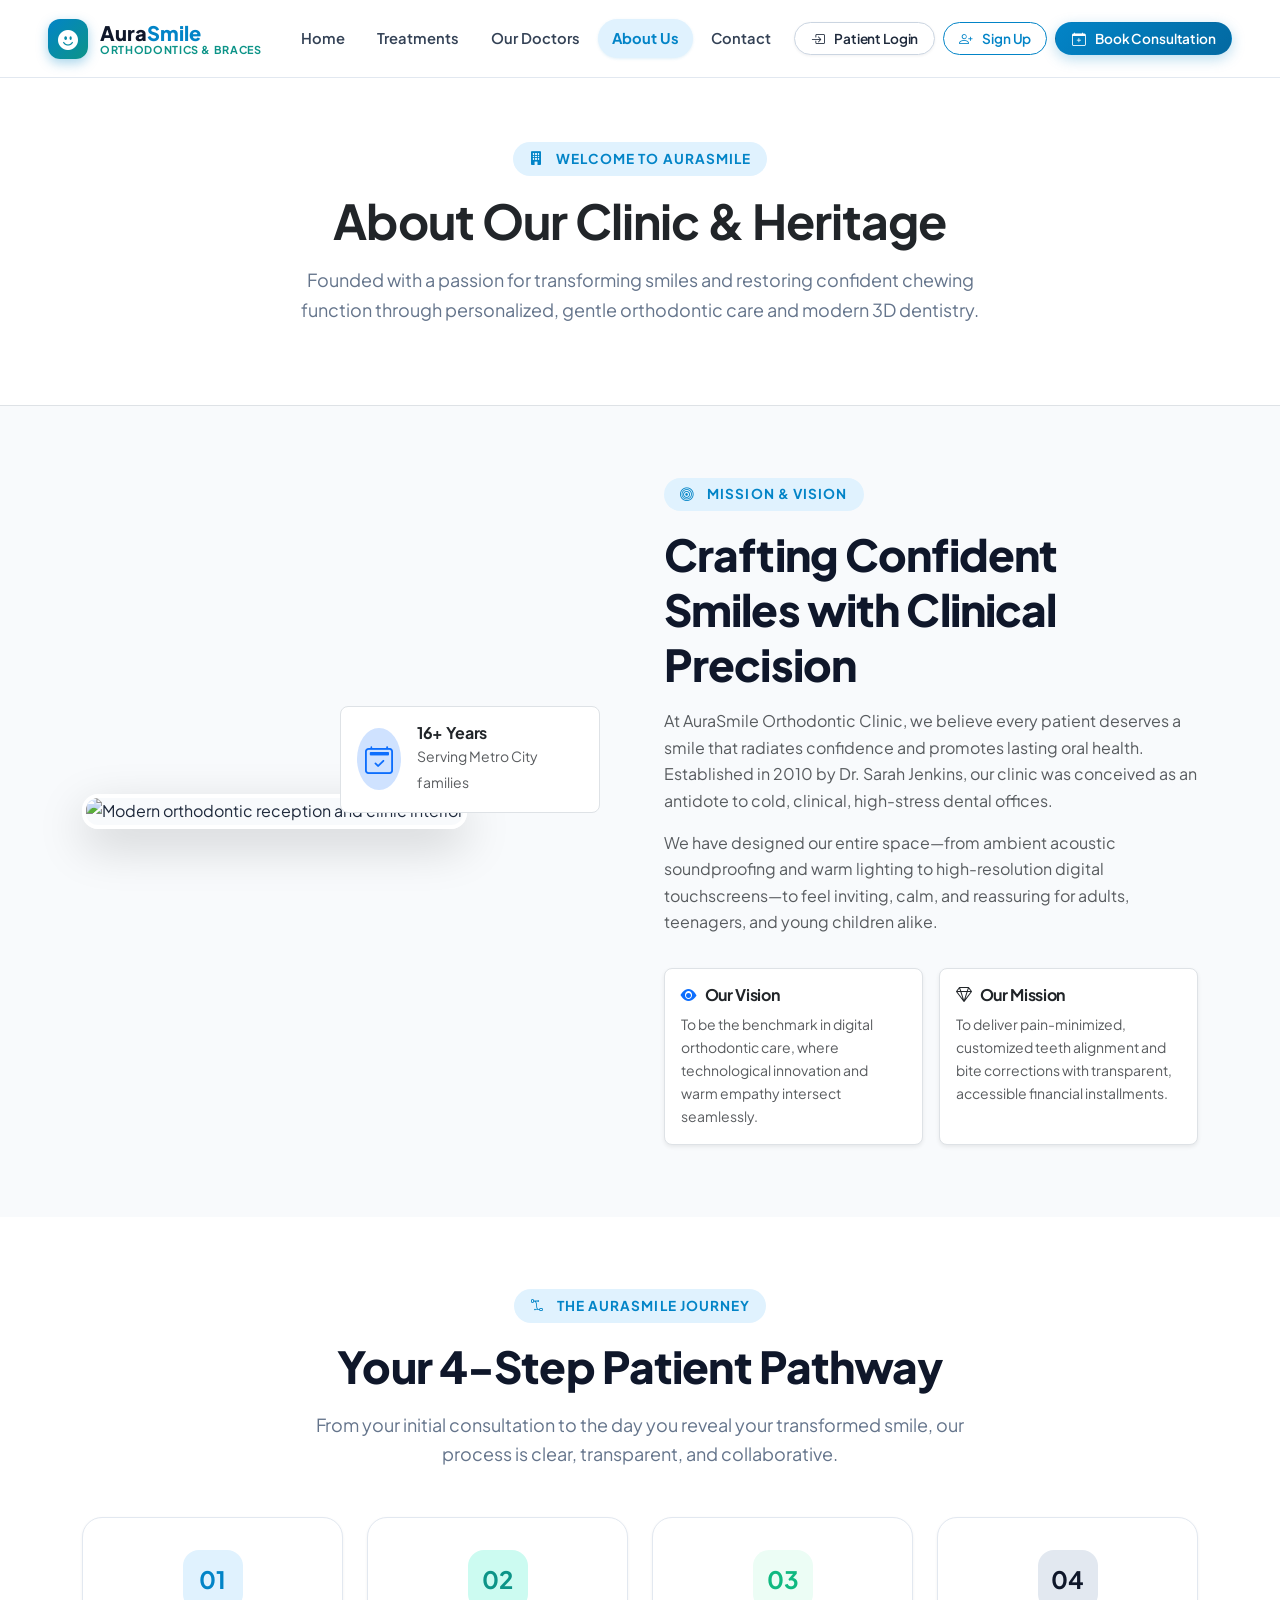
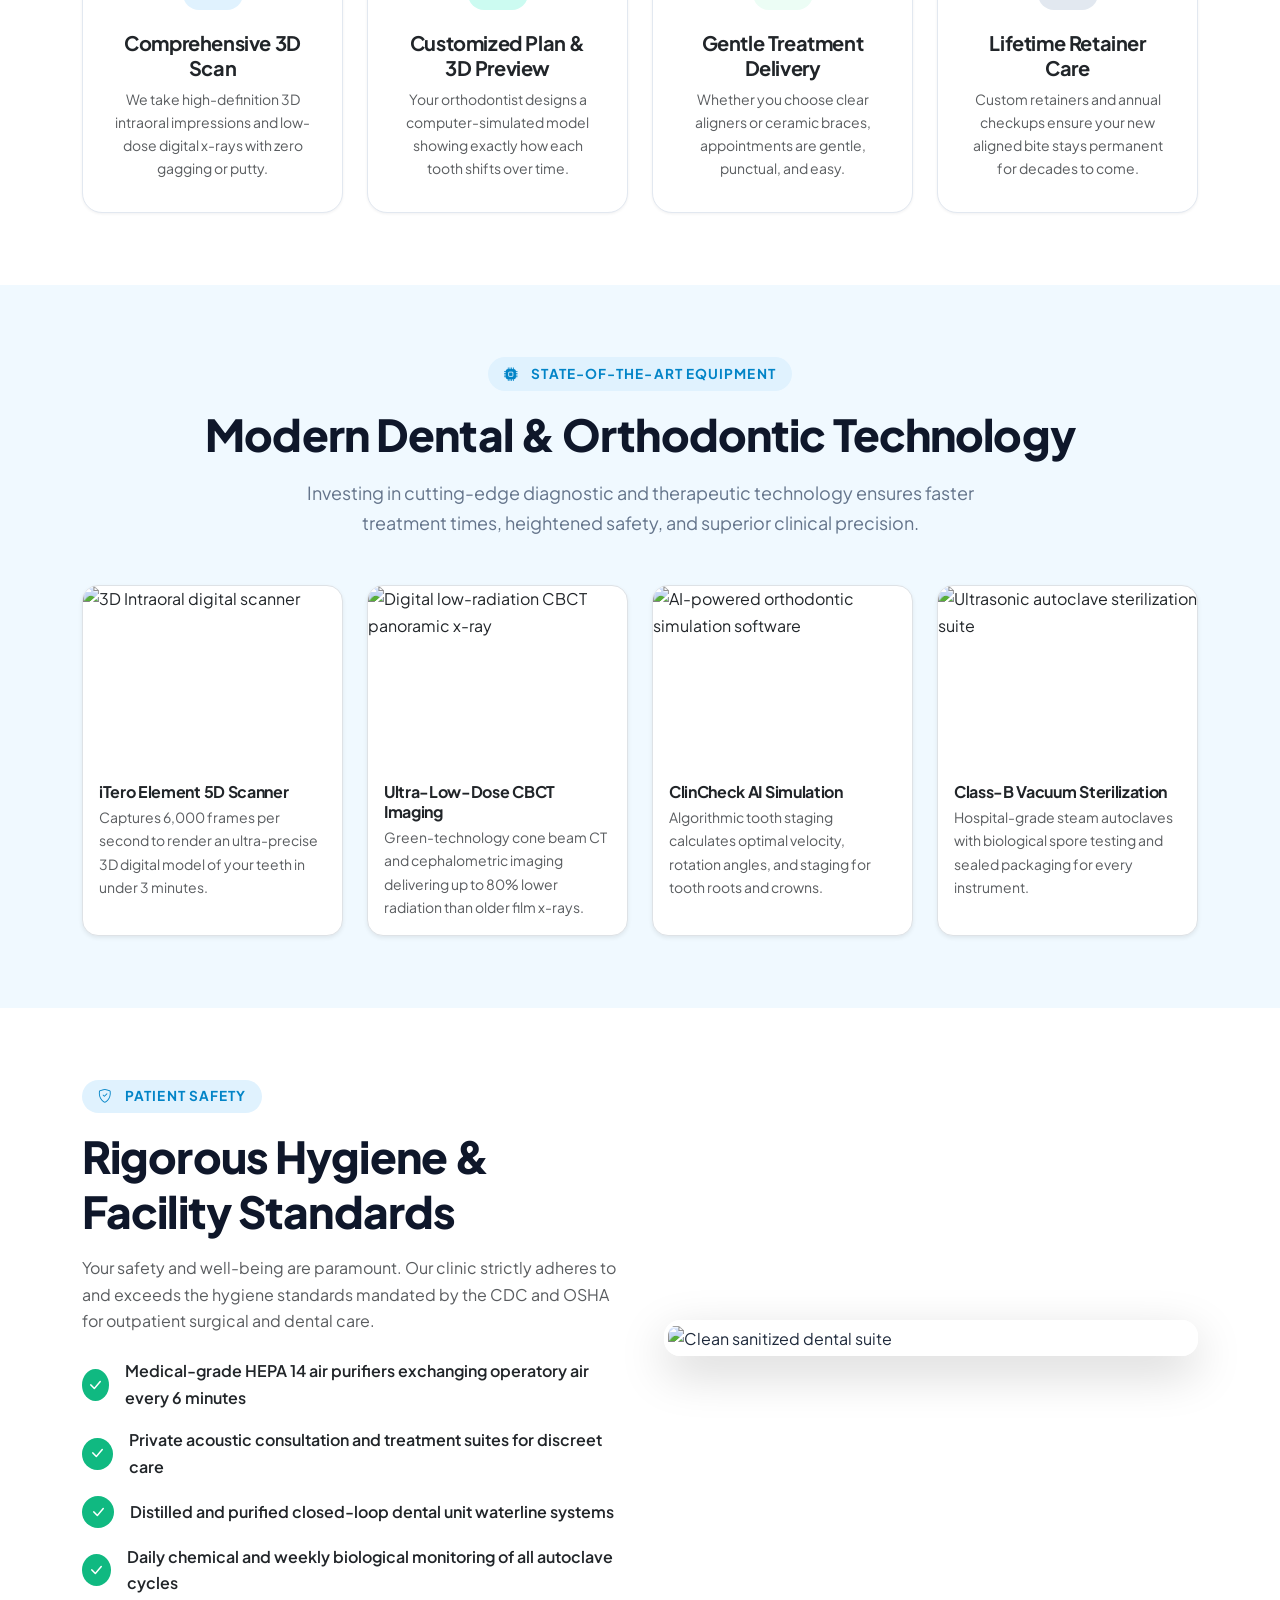
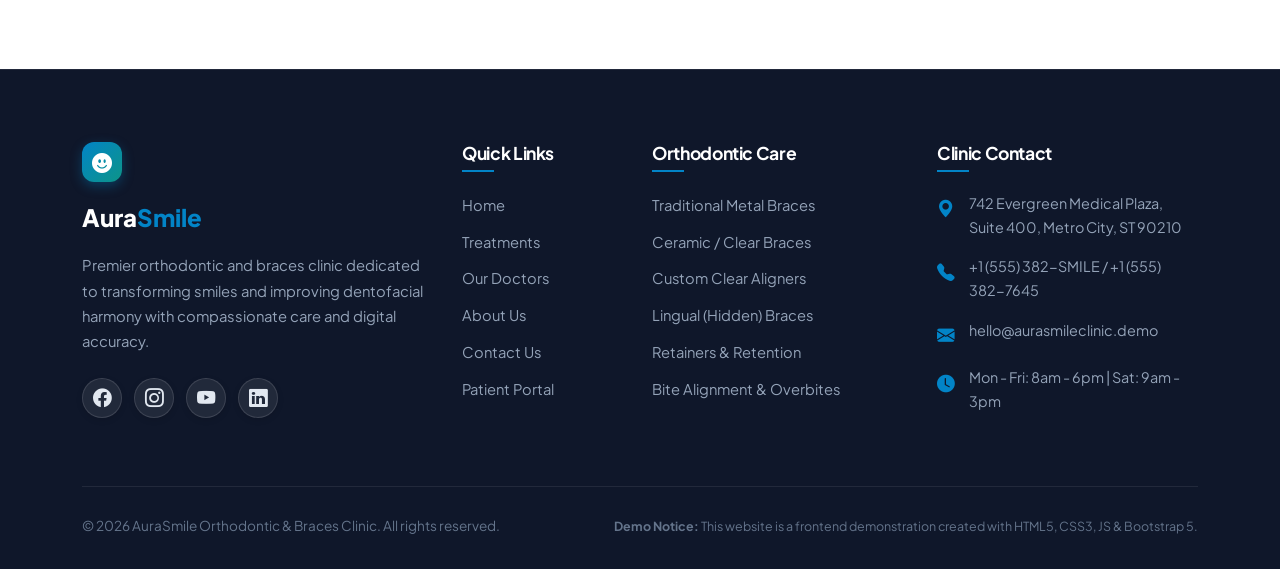
==== about.html @ 550b8735 "first commit" ====
<!DOCTYPE html>
<html lang="en">
<head>
  <meta charset="UTF-8">
  <meta name="viewport" content="width=device-width, initial-scale=1.0">
  <title>About Us | AuraSmile Orthodontic & Braces Clinic</title>
  <meta name="description" content="Learn about AuraSmile Orthodontic Clinic, our mission, advanced 3D digital technology, hospital-grade hygiene standards, and patient-centered philosophy.">

  <!-- Google Fonts -->
  <link rel="preconnect" href="https://fonts.googleapis.com">
  <link rel="preconnect" href="https://fonts.gstatic.com" crossorigin>
  <link href="https://fonts.googleapis.com/css2?family=Plus+Jakarta+Sans:wght@400;500;600;700;800&display=swap" rel="stylesheet">

  <!-- Bootstrap 5.3.3 CSS -->
  <link href="https://cdn.jsdelivr.net/npm/bootstrap@5.3.3/dist/css/bootstrap.min.css" rel="stylesheet">
  <!-- Bootstrap Icons 1.11.3 -->
  <link rel="stylesheet" href="https://cdn.jsdelivr.net/npm/bootstrap-icons@1.11.3/font/bootstrap-icons.min.css">
  
  <link rel="stylesheet" href="css/style.css">
</head>
<body>

  <!-- Navigation Bar -->
  <nav class="navbar navbar-expand-lg navbar-clinic sticky-top">
    <div class="container-fluid px-3 px-md-4 px-xl-5" style="max-width: 1440px;">
      <a class="navbar-brand" href="index.html">
        <div class="brand-icon">
          <i class="bi bi-emoji-smile-fill"></i>
        </div>
        <div class="brand-text">
          <span class="brand-name">Aura<span>Smile</span></span>
          <span class="brand-tagline">Orthodontics & Braces</span>
        </div>
      </a>

      <button class="navbar-toggler border-0" type="button" data-bs-toggle="collapse" data-bs-target="#clinicNavbar" aria-controls="clinicNavbar" aria-expanded="false" aria-label="Toggle navigation">
        <span class="navbar-toggler-icon"></span>
      </button>

      <div class="collapse navbar-collapse" id="clinicNavbar">
        <ul class="navbar-nav mx-auto mb-2 mb-lg-0">
          <li class="nav-item"><a class="nav-link" href="index.html">Home</a></li>
          <li class="nav-item"><a class="nav-link" href="treatments.html">Treatments</a></li>
          <li class="nav-item"><a class="nav-link" href="doctors.html">Our Doctors</a></li>
          <li class="nav-item"><a class="nav-link active" href="about.html">About Us</a></li>
          <li class="nav-item"><a class="nav-link" href="contact.html">Contact</a></li>
        </ul>

        <div id="navAuthContainer" class="d-flex align-items-center gap-2">
          <a href="login.html" class="btn btn-sm btn-white">
            <i class="bi bi-box-arrow-in-right me-1"></i> Patient Login
          </a>
          <a href="register.html" class="btn btn-sm btn-outline-primary">
            <i class="bi bi-person-plus me-1"></i> Sign Up
          </a>
          <button class="btn btn-sm btn-primary" onclick="openGlobalBookingModal()">
            <i class="bi bi-calendar-plus me-1"></i> Book Consultation
          </button>
        </div>
      </div>
    </div>
  </nav>

  <!-- Page Header -->
  <section class="py-5 bg-white border-bottom">
    <div class="container py-3 text-center">
      <span class="section-tag"><i class="bi bi-building-fill me-1"></i> Welcome to AuraSmile</span>
      <h1 class="display-5 fw-bold text-dark mb-3">About Our Clinic & Heritage</h1>
      <p class="section-subtitle">
        Founded with a passion for transforming smiles and restoring confident chewing function through personalized, gentle orthodontic care and modern 3D dentistry.
      </p>
    </div>
  </section>

  <!-- Clinic Intro & Mission -->
  <section class="py-5" style="background-color: var(--bg-light);">
    <div class="container py-4">
      <div class="row align-items-center g-5">
        <div class="col-lg-6">
          <div class="position-relative">
            <img src="https://images.unsplash.com/photo-1629909613654-28e377c37b09?auto=format&fit=crop&w=900&q=80" alt="Modern orthodontic reception and clinic interior" class="img-fluid rounded-4 shadow-lg border border-4 border-white">
            <div class="position-absolute bottom-0 end-0 m-3 p-3 bg-white rounded-3 shadow-md border" style="max-width: 260px;">
              <div class="d-flex align-items-center gap-3">
                <div class="rounded-circle bg-primary-subtle text-primary p-2 fs-3">
                  <i class="bi bi-calendar2-check"></i>
                </div>
                <div>
                  <h6 class="fw-bold text-dark mb-0">16+ Years</h6>
                  <small class="text-muted">Serving Metro City families</small>
                </div>
              </div>
            </div>
          </div>
        </div>

        <div class="col-lg-6">
          <span class="section-tag"><i class="bi bi-bullseye me-1"></i> Mission & Vision</span>
          <h2 class="section-title">Crafting Confident Smiles with Clinical Precision</h2>
          <p class="text-muted">
            At AuraSmile Orthodontic Clinic, we believe every patient deserves a smile that radiates confidence and promotes lasting oral health. Established in 2010 by Dr. Sarah Jenkins, our clinic was conceived as an antidote to cold, clinical, high-stress dental offices.
          </p>
          <p class="text-muted">
            We have designed our entire space—from ambient acoustic soundproofing and warm lighting to high-resolution digital touchscreens—to feel inviting, calm, and reassuring for adults, teenagers, and young children alike.
          </p>

          <div class="row g-3 mt-3">
            <div class="col-sm-6">
              <div class="p-3 bg-white rounded-3 shadow-sm border h-100">
                <h6 class="fw-bold text-dark"><i class="bi bi-eye-fill text-primary me-2"></i>Our Vision</h6>
                <p class="small text-muted mb-0">To be the benchmark in digital orthodontic care, where technological innovation and warm empathy intersect seamlessly.</p>
              </div>
            </div>
            <div class="col-sm-6">
              <div class="p-3 bg-white rounded-3 shadow-sm border h-100">
                <h6 class="fw-bold text-dark"><i class="bi bi-gem text-teal me-2"></i>Our Mission</h6>
                <p class="small text-muted mb-0">To deliver pain-minimized, customized teeth alignment and bite corrections with transparent, accessible financial installments.</p>
              </div>
            </div>
          </div>
        </div>
      </div>
    </div>
  </section>

  <!-- Patient-Centered Treatment Journey -->
  <section class="py-5 bg-white">
    <div class="container py-4">
      <div class="text-center mb-5">
        <span class="section-tag"><i class="bi bi-bezier2 me-1"></i> The AuraSmile Journey</span>
        <h2 class="section-title">Your 4-Step Patient Pathway</h2>
        <p class="section-subtitle">
          From your initial consultation to the day you reveal your transformed smile, our process is clear, transparent, and collaborative.
        </p>
      </div>

      <div class="row g-4">
        <div class="col-md-6 col-lg-3">
          <div class="feature-box text-center">
            <div class="feature-icon-wrap sky mx-auto">
              <span class="fw-bold fs-4">01</span>
            </div>
            <h5 class="fw-bold text-dark">Comprehensive 3D Scan</h5>
            <p class="small text-muted mb-0">We take high-definition 3D intraoral impressions and low-dose digital x-rays with zero gagging or putty.</p>
          </div>
        </div>

        <div class="col-md-6 col-lg-3">
          <div class="feature-box text-center">
            <div class="feature-icon-wrap teal mx-auto">
              <span class="fw-bold fs-4">02</span>
            </div>
            <h5 class="fw-bold text-dark">Customized Plan & 3D Preview</h5>
            <p class="small text-muted mb-0">Your orthodontist designs a computer-simulated model showing exactly how each tooth shifts over time.</p>
          </div>
        </div>

        <div class="col-md-6 col-lg-3">
          <div class="feature-box text-center">
            <div class="feature-icon-wrap mint mx-auto">
              <span class="fw-bold fs-4">03</span>
            </div>
            <h5 class="fw-bold text-dark">Gentle Treatment Delivery</h5>
            <p class="small text-muted mb-0">Whether you choose clear aligners or ceramic braces, appointments are gentle, punctual, and easy.</p>
          </div>
        </div>

        <div class="col-md-6 col-lg-3">
          <div class="feature-box text-center">
            <div class="feature-icon-wrap navy mx-auto">
              <span class="fw-bold fs-4">04</span>
            </div>
            <h5 class="fw-bold text-dark">Lifetime Retainer Care</h5>
            <p class="small text-muted mb-0">Custom retainers and annual checkups ensure your new aligned bite stays permanent for decades to come.</p>
          </div>
        </div>
      </div>
    </div>
  </section>

  <!-- Modern Dental Technology Showcase -->
  <section class="py-5" style="background-color: var(--bg-soft-blue);">
    <div class="container py-4">
      <div class="text-center mb-5">
        <span class="section-tag"><i class="bi bi-cpu-fill me-1"></i> State-of-the-Art Equipment</span>
        <h2 class="section-title">Modern Dental & Orthodontic Technology</h2>
        <p class="section-subtitle">
          Investing in cutting-edge diagnostic and therapeutic technology ensures faster treatment times, heightened safety, and superior clinical precision.
        </p>
      </div>

      <div class="row g-4">
        <!-- Tech 1 -->
        <div class="col-md-6 col-lg-3">
          <div class="card h-100 border rounded-4 overflow-hidden shadow-sm bg-white">
            <img src="https://images.unsplash.com/photo-1516549655169-df83a0774514?auto=format&fit=crop&w=600&q=80" alt="3D Intraoral digital scanner" style="height: 180px; object-fit: cover;">
            <div class="card-body p-3">
              <h5 class="fw-bold fs-6 text-dark mb-1">iTero Element 5D Scanner</h5>
              <p class="small text-muted mb-0">Captures 6,000 frames per second to render an ultra-precise 3D digital model of your teeth in under 3 minutes.</p>
            </div>
          </div>
        </div>

        <!-- Tech 2 -->
        <div class="col-md-6 col-lg-3">
          <div class="card h-100 border rounded-4 overflow-hidden shadow-sm bg-white">
            <img src="https://images.unsplash.com/photo-1579684385127-1ef15d508118?auto=format&fit=crop&w=600&q=80" alt="Digital low-radiation CBCT panoramic x-ray" style="height: 180px; object-fit: cover;">
            <div class="card-body p-3">
              <h5 class="fw-bold fs-6 text-dark mb-1">Ultra-Low-Dose CBCT Imaging</h5>
              <p class="small text-muted mb-0">Green-technology cone beam CT and cephalometric imaging delivering up to 80% lower radiation than older film x-rays.</p>
            </div>
          </div>
        </div>

        <!-- Tech 3 -->
        <div class="col-md-6 col-lg-3">
          <div class="card h-100 border rounded-4 overflow-hidden shadow-sm bg-white">
            <img src="https://images.unsplash.com/photo-1588776814546-1ffcf47267a5?auto=format&fit=crop&w=600&q=80" alt="AI-powered orthodontic simulation software" style="height: 180px; object-fit: cover;">
            <div class="card-body p-3">
              <h5 class="fw-bold fs-6 text-dark mb-1">ClinCheck AI Simulation</h5>
              <p class="small text-muted mb-0">Algorithmic tooth staging calculates optimal velocity, rotation angles, and staging for tooth roots and crowns.</p>
            </div>
          </div>
        </div>

        <!-- Tech 4 -->
        <div class="col-md-6 col-lg-3">
          <div class="card h-100 border rounded-4 overflow-hidden shadow-sm bg-white">
            <img src="https://images.unsplash.com/photo-1606811841689-23dfddce3e95?auto=format&fit=crop&w=600&q=80" alt="Ultrasonic autoclave sterilization suite" style="height: 180px; object-fit: cover;">
            <div class="card-body p-3">
              <h5 class="fw-bold fs-6 text-dark mb-1">Class-B Vacuum Sterilization</h5>
              <p class="small text-muted mb-0">Hospital-grade steam autoclaves with biological spore testing and sealed packaging for every instrument.</p>
            </div>
          </div>
        </div>
      </div>
    </div>
  </section>

  <!-- Clinic Facilities & Hygiene Standards -->
  <section class="py-5 bg-white">
    <div class="container py-4">
      <div class="row align-items-center g-5">
        <div class="col-lg-6">
          <span class="section-tag"><i class="bi bi-shield-check me-1"></i> Patient Safety</span>
          <h2 class="section-title">Rigorous Hygiene & Facility Standards</h2>
          <p class="text-muted">
            Your safety and well-being are paramount. Our clinic strictly adheres to and exceeds the hygiene standards mandated by the CDC and OSHA for outpatient surgical and dental care.
          </p>
          <div class="d-flex flex-column gap-3 mt-4">
            <div class="d-flex align-items-center gap-3">
              <div class="rounded-circle bg-mint text-white d-flex align-items-center justify-content-center" style="width: 32px; height: 32px; background-color: var(--accent-mint);">
                <i class="bi bi-check-lg"></i>
              </div>
              <span class="text-dark fw-semibold">Medical-grade HEPA 14 air purifiers exchanging operatory air every 6 minutes</span>
            </div>
            <div class="d-flex align-items-center gap-3">
              <div class="rounded-circle bg-mint text-white d-flex align-items-center justify-content-center" style="width: 32px; height: 32px; background-color: var(--accent-mint);">
                <i class="bi bi-check-lg"></i>
              </div>
              <span class="text-dark fw-semibold">Private acoustic consultation and treatment suites for discreet care</span>
            </div>
            <div class="d-flex align-items-center gap-3">
              <div class="rounded-circle bg-mint text-white d-flex align-items-center justify-content-center" style="width: 32px; height: 32px; background-color: var(--accent-mint);">
                <i class="bi bi-check-lg"></i>
              </div>
              <span class="text-dark fw-semibold">Distilled and purified closed-loop dental unit waterline systems</span>
            </div>
            <div class="d-flex align-items-center gap-3">
              <div class="rounded-circle bg-mint text-white d-flex align-items-center justify-content-center" style="width: 32px; height: 32px; background-color: var(--accent-mint);">
                <i class="bi bi-check-lg"></i>
              </div>
              <span class="text-dark fw-semibold">Daily chemical and weekly biological monitoring of all autoclave cycles</span>
            </div>
          </div>
        </div>

        <div class="col-lg-6">
          <div class="rounded-4 overflow-hidden shadow-lg border border-4 border-white">
            <img src="https://images.unsplash.com/photo-1598256989800-fe5f95da9787?auto=format&fit=crop&w=900&q=80" alt="Clean sanitized dental suite" class="w-100 h-100 object-fit-cover" style="height: 380px;">
          </div>
        </div>
      </div>
    </div>
  </section>

  <!-- Footer -->
  <footer class="clinic-footer">
    <div class="container">
      <div class="row g-4">
        <div class="col-lg-4">
          <div class="footer-brand">
            <a href="index.html" class="d-inline-block text-decoration-none" title="Return to AuraSmile Home">
              <div class="brand-icon mb-3">
                <i class="bi bi-emoji-smile-fill"></i>
              </div>
              <span class="brand-name fs-4">Aura<span>Smile</span></span>
            </a>
            <p class="footer-desc">
              Premier orthodontic and braces clinic dedicated to transforming smiles and improving dentofacial harmony with compassionate care and digital accuracy.
            </p>
            <div class="footer-socials">
              <a href="https://www.facebook.com/login/" target="_blank" rel="noopener noreferrer" class="social-pill" aria-label="Facebook Login" title="Facebook Login"><i class="bi bi-facebook"></i></a>
              <a href="https://www.instagram.com/accounts/login/" target="_blank" rel="noopener noreferrer" class="social-pill" aria-label="Instagram Login" title="Instagram Login"><i class="bi bi-instagram"></i></a>
              <a href="https://accounts.google.com/ServiceLogin?service=youtube" target="_blank" rel="noopener noreferrer" class="social-pill" aria-label="YouTube Login" title="YouTube Login"><i class="bi bi-youtube"></i></a>
              <a href="https://www.linkedin.com/login" target="_blank" rel="noopener noreferrer" class="social-pill" aria-label="LinkedIn Login" title="LinkedIn Login"><i class="bi bi-linkedin"></i></a>
            </div>
          </div>
        </div>

        <div class="col-6 col-lg-2">
          <h5 class="footer-heading">Quick Links</h5>
          <ul class="footer-links">
            <li><a href="index.html">Home</a></li>
            <li><a href="treatments.html">Treatments</a></li>
            <li><a href="doctors.html">Our Doctors</a></li>
            <li><a href="about.html">About Us</a></li>
            <li><a href="contact.html">Contact Us</a></li>
            <li><a href="login.html">Patient Portal</a></li>
          </ul>
        </div>

        <div class="col-6 col-lg-3">
          <h5 class="footer-heading">Orthodontic Care</h5>
          <ul class="footer-links">
            <li><a href="treatments.html#metal-braces">Traditional Metal Braces</a></li>
            <li><a href="treatments.html#ceramic-braces">Ceramic / Clear Braces</a></li>
            <li><a href="treatments.html#clear-aligners">Custom Clear Aligners</a></li>
            <li><a href="treatments.html#lingual-braces">Lingual (Hidden) Braces</a></li>
            <li><a href="treatments.html#retainers-care">Retainers & Retention</a></li>
            <li><a href="treatments.html#bite-alignment">Bite Alignment & Overbites</a></li>
          </ul>
        </div>

        <div class="col-lg-3">
          <h5 class="footer-heading">Clinic Contact</h5>
          <div class="footer-contact-item">
            <i class="bi bi-geo-alt-fill"></i>
            <div>742 Evergreen Medical Plaza, Suite 400, Metro City, ST 90210</div>
          </div>
          <div class="footer-contact-item">
            <i class="bi bi-telephone-fill"></i>
            <div>+1 (555) 382-SMILE / +1 (555) 382-7645</div>
          </div>
          <div class="footer-contact-item">
            <i class="bi bi-envelope-fill"></i>
            <div>hello@aurasmileclinic.demo</div>
          </div>
          <div class="footer-contact-item">
            <i class="bi bi-clock-fill"></i>
            <div>Mon - Fri: 8am - 6pm | Sat: 9am - 3pm</div>
          </div>
        </div>
      </div>

      <div class="footer-bottom d-flex flex-column flex-md-row justify-content-between align-items-center">
        <div>© 2026 AuraSmile Orthodontic & Braces Clinic. All rights reserved.</div>
        <div class="footer-disclaimer-note text-md-end mt-2 mt-md-0">
          <strong>Demo Notice:</strong> This website is a frontend demonstration created with HTML5, CSS3, JS & Bootstrap 5.
        </div>
      </div>
    </div>
  </footer>

  <!-- Scripts -->
  <script src="https://cdn.jsdelivr.net/npm/bootstrap@5.3.3/dist/js/bootstrap.bundle.min.js"></script>
  <script src="js/main.js"></script>
  <script src="js/appointments.js"></script>
</body>
</html>
---- css/style.css ----
/* ==========================================================================
   AuraSmile Orthodontic & Braces Clinic - Main Stylesheet
   Theme: Friendly, Modern, Trustworthy Dental Clinic
   Primary: Light Blue & Teal | Accent: Soft Mint & Navy Blue
   ========================================================================== */

:root {
  /* Dental Clinic Color System */
  --primary-color: #0284c7;       /* Vibrant Sky/Teal Blue */
  --primary-dark: #0369a1;        /* Deep Sky */
  --primary-light: #e0f2fe;       /* Soft Sky Tint */
  --primary-glow: rgba(2, 132, 199, 0.15);

  --secondary-color: #0d9488;     /* Clinical Teal */
  --secondary-dark: #0f766e;
  --secondary-light: #ccfbf1;     /* Pale Mint/Teal */

  --accent-mint: #10b981;         /* Fresh Mint Green */
  --accent-mint-light: #ecfdf5;

  --navy-dark: #0f172a;           /* Deep Slate / Midnight Navy */
  --navy-slate: #1e293b;
  --navy-muted: #64748b;

  --bg-light: #f8fafc;
  --bg-soft-blue: #f0f9ff;
  --white: #ffffff;
  --border-color: #e2e8f0;
  --border-light: #f1f5f9;

  /* Typography */
  --font-family: 'Plus Jakarta Sans', system-ui, -apple-system, 'Segoe UI', Roboto, Helvetica, Arial, sans-serif;
  
  /* Shadows & Radius */
  --radius-sm: 8px;
  --radius-md: 14px;
  --radius-lg: 20px;
  --radius-xl: 28px;
  --radius-pill: 9999px;

  --shadow-sm: 0 1px 3px rgba(15, 23, 42, 0.06);
  --shadow-md: 0 6px 18px -2px rgba(15, 23, 42, 0.08), 0 3px 6px -2px rgba(15, 23, 42, 0.04);
  --shadow-lg: 0 16px 32px -4px rgba(15, 23, 42, 0.1), 0 6px 12px -3px rgba(15, 23, 42, 0.05);
  --shadow-glow: 0 0 24px rgba(2, 132, 199, 0.22);

  --transition-fast: all 0.2s ease-in-out;
  --transition-normal: all 0.3s cubic-bezier(0.16, 1, 0.3, 1);
}

/* Base & Typography */
html {
  scroll-behavior: smooth;
  font-size: 16px;
}

body {
  font-family: var(--font-family);
  color: var(--navy-slate);
  background-color: var(--bg-light);
  line-height: 1.65;
  overflow-x: hidden;
  -webkit-font-smoothing: antialiased;
}

h1, h2, h3, h4, h5, h6 {
  color: var(--navy-dark);
  font-weight: 700;
  line-height: 1.25;
  letter-spacing: -0.02em;
}

p {
  color: var(--navy-muted);
  margin-bottom: 1rem;
}

a {
  color: var(--primary-color);
  text-decoration: none;
  transition: var(--transition-fast);
}

a:hover {
  color: var(--primary-dark);
}

/* Utility Badges & Tags */
.badge-soft-primary {
  background-color: var(--primary-light);
  color: var(--primary-dark);
  font-weight: 600;
  padding: 0.4rem 0.85rem;
  border-radius: var(--radius-pill);
}

.badge-soft-teal {
  background-color: var(--secondary-light);
  color: var(--secondary-dark);
  font-weight: 600;
  padding: 0.4rem 0.85rem;
  border-radius: var(--radius-pill);
}

.badge-soft-mint {
  background-color: var(--accent-mint-light);
  color: #065f46;
  font-weight: 600;
  padding: 0.4rem 0.85rem;
  border-radius: var(--radius-pill);
}

.section-tag {
  display: inline-flex;
  align-items: center;
  gap: 0.5rem;
  font-size: 0.85rem;
  font-weight: 700;
  text-transform: uppercase;
  letter-spacing: 0.08em;
  color: var(--primary-color);
  background-color: var(--primary-light);
  padding: 0.35rem 1rem;
  border-radius: var(--radius-pill);
  margin-bottom: 1rem;
}

.section-title {
  font-size: 2.25rem;
  font-weight: 800;
  color: var(--navy-dark);
  margin-bottom: 1rem;
}

@media (min-width: 768px) {
  .section-title {
    font-size: 2.75rem;
  }
}

.section-subtitle {
  font-size: 1.125rem;
  color: var(--navy-muted);
  max-width: 680px;
  margin-left: auto;
  margin-right: auto;
}

/* Custom Buttons */
.btn {
  font-weight: 600;
  padding: 0.65rem 1.45rem;
  border-radius: var(--radius-pill);
  transition: var(--transition-normal);
  display: inline-flex;
  align-items: center;
  justify-content: center;
  gap: 0.5rem;
  letter-spacing: -0.01em;
}

.btn-primary {
  background: linear-gradient(135deg, var(--primary-color) 0%, #0270a8 100%);
  border: none;
  color: #ffffff;
  box-shadow: 0 4px 14px rgba(2, 132, 199, 0.3);
}

.btn-primary:hover {
  background: linear-gradient(135deg, #0369a1 0%, #015886 100%);
  color: #ffffff;
  transform: translateY(-2px);
  box-shadow: 0 6px 20px rgba(2, 132, 199, 0.4);
}

.btn-teal {
  background: linear-gradient(135deg, var(--secondary-color) 0%, #0f766e 100%);
  border: none;
  color: #ffffff;
  box-shadow: 0 4px 14px rgba(13, 148, 136, 0.28);
}

.btn-teal:hover {
  background: linear-gradient(135deg, #0f766e 0%, #115e59 100%);
  color: #ffffff;
  transform: translateY(-2px);
  box-shadow: 0 6px 20px rgba(13, 148, 136, 0.38);
}

.btn-outline-primary {
  color: var(--primary-color);
  border: 1.5px solid var(--primary-color);
  background: transparent;
}

.btn-outline-primary:hover {
  background-color: var(--primary-color);
  color: #ffffff;
  transform: translateY(-2px);
  box-shadow: 0 4px 14px rgba(2, 132, 199, 0.25);
}

.btn-white {
  background: #ffffff;
  color: var(--navy-dark);
  box-shadow: var(--shadow-sm);
  border: 1px solid var(--border-color);
}

.btn-white:hover {
  background: #f8fafc;
  color: var(--primary-color);
  transform: translateY(-2px);
  box-shadow: var(--shadow-md);
}

.btn-lg {
  padding: 0.85rem 1.85rem;
  font-size: 1.05rem;
}

.btn-sm {
  padding: 0.4rem 0.95rem;
  font-size: 0.85rem;
}

/* ==========================================================================
   Header & Navigation
   ========================================================================== */


/* Main Navbar */
.navbar-clinic {
  background-color: rgba(255, 255, 255, 0.95);
  backdrop-filter: blur(12px);
  -webkit-backdrop-filter: blur(12px);
  border-bottom: 1px solid var(--border-color);
  padding: 0.85rem 0;
  transition: var(--transition-normal);
  z-index: 1030;
}

.navbar-clinic.scrolled {
  padding: 0.55rem 0;
  box-shadow: var(--shadow-md);
  background-color: rgba(255, 255, 255, 0.98);
}

.navbar-brand {
  display: flex;
  align-items: center;
  gap: 0.75rem;
  font-weight: 800;
  font-size: 1.35rem;
  color: var(--navy-dark);
  white-space: nowrap !important;
  flex-shrink: 0;
  text-decoration: none;
}

.brand-icon {
  width: 40px;
  height: 40px;
  border-radius: 12px;
  background: linear-gradient(135deg, var(--primary-color) 0%, var(--secondary-color) 100%);
  display: flex;
  align-items: center;
  justify-content: center;
  color: #ffffff;
  font-size: 1.25rem;
  box-shadow: 0 4px 12px rgba(2, 132, 199, 0.35);
  flex-shrink: 0;
}

.brand-text {
  line-height: 1.15;
}

.brand-name {
  display: block;
  font-size: 1.25rem;
  font-weight: 800;
  color: var(--navy-dark);
}

.brand-name span {
  color: var(--primary-color);
}

.brand-tagline {
  display: block;
  font-size: 0.68rem;
  font-weight: 700;
  letter-spacing: 0.06em;
  text-transform: uppercase;
  color: var(--secondary-color);
}

/* Nav Links - Desktop & Global */
.nav-link {
  font-weight: 600;
  color: #334155 !important;
  padding: 0.45rem 0.85rem !important;
  border-radius: var(--radius-pill);
  transition: all 0.22s cubic-bezier(0.16, 1, 0.3, 1);
  white-space: nowrap !important;
  display: inline-flex;
  align-items: center;
  font-size: 0.92rem;
  text-decoration: none;
}

.nav-link:hover {
  color: var(--primary-color) !important;
  background-color: rgba(2, 132, 199, 0.08);
  transform: translateY(-1px);
}

.nav-link.active {
  background-color: #e0f2fe !important;
  color: var(--primary-color) !important;
  font-weight: 700;
  box-shadow: 0 1px 3px rgba(2, 132, 199, 0.12);
}

/* Desktop Navbar Nav Spacing */
@media (min-width: 992px) {
  .navbar-nav {
    display: flex;
    align-items: center;
    gap: 0.3rem;
  }
  .navbar-nav .nav-item {
    flex-shrink: 0;
  }
}

/* Navigation Auth Buttons Container (Desktop) */
#navAuthContainer {
  display: flex;
  align-items: center;
  gap: 0.5rem;
  flex-shrink: 0;
  white-space: nowrap !important;
}

#navAuthContainer .btn {
  white-space: nowrap !important;
  flex-shrink: 0;
  display: inline-flex;
  align-items: center;
  justify-content: center;
  gap: 0.35rem;
  border-radius: var(--radius-pill);
  padding: 0.45rem 0.95rem;
  font-size: 0.85rem;
  font-weight: 600;
  line-height: 1.25;
  transition: all 0.22s cubic-bezier(0.16, 1, 0.3, 1);
  text-decoration: none;
}

#navAuthContainer .btn-white {
  background: #ffffff;
  color: #1e293b;
  border: 1.5px solid #cbd5e1;
  box-shadow: 0 1px 3px rgba(15, 23, 42, 0.06);
}

#navAuthContainer .btn-white:hover {
  background: #f8fafc;
  color: var(--primary-color);
  border-color: var(--primary-color);
  transform: translateY(-2px);
  box-shadow: 0 4px 12px rgba(2, 132, 199, 0.18);
}

#navAuthContainer .btn-outline-primary {
  background: transparent;
  color: var(--primary-color);
  border: 1.5px solid var(--primary-color);
}

#navAuthContainer .btn-outline-primary:hover {
  background: var(--primary-color);
  color: #ffffff;
  transform: translateY(-2px);
  box-shadow: 0 4px 14px rgba(2, 132, 199, 0.3);
}

#navAuthContainer .btn-primary {
  background: linear-gradient(135deg, var(--primary-color) 0%, #0369a1 100%);
  border: 1.5px solid transparent;
  color: #ffffff;
  box-shadow: 0 4px 14px rgba(2, 132, 199, 0.28);
}

#navAuthContainer .btn-primary:hover {
  background: linear-gradient(135deg, #0284c7 0%, #075985 100%);
  transform: translateY(-2px);
  box-shadow: 0 6px 18px rgba(2, 132, 199, 0.4);
}

/* Intermediate Laptop/Tablet Landscape Breakpoint (992px to 1199.98px) */
@media (min-width: 992px) and (max-width: 1199.98px) {
  .navbar-clinic {
    padding: 0.65rem 0;
  }
  .navbar-brand {
    font-size: 1.15rem;
    gap: 0.5rem;
  }
  .brand-icon {
    width: 36px;
    height: 36px;
    font-size: 1.1rem;
  }
  .brand-name {
    font-size: 1.1rem;
  }
  .brand-tagline {
    font-size: 0.62rem;
  }
  .nav-link {
    padding: 0.38rem 0.55rem !important;
    font-size: 0.84rem;
  }
  #navAuthContainer {
    gap: 0.35rem;
  }
  #navAuthContainer .btn {
    padding: 0.38rem 0.75rem;
    font-size: 0.8rem;
  }
}

/* ==========================================================================
   Responsive Mobile Navbar (Centered Alignment)
   ========================================================================== */
@media (max-width: 991.98px) {
  .navbar-collapse {
    text-align: center;
    padding: 1.25rem 0.5rem 0.85rem;
    border-top: 1px solid var(--border-color);
    margin-top: 0.75rem;
  }

  .navbar-nav {
    display: flex;
    flex-direction: column;
    align-items: center;
    justify-content: center;
    text-align: center;
    gap: 0.35rem;
    width: 100%;
    margin: 0 auto;
  }

  .navbar-nav .nav-item {
    width: 100%;
    max-width: 260px;
    margin: 0 auto;
    text-align: center;
  }

  .navbar-nav .nav-link {
    display: block;
    text-align: center;
    padding: 0.6rem 1.25rem !important;
    border-radius: var(--radius-pill);
    margin: 0 auto;
    width: 100%;
  }

  #navAuthContainer {
    display: flex;
    flex-direction: column;
    align-items: center;
    justify-content: center;
    width: 100%;
    margin-top: 0.85rem;
    padding-top: 0.85rem;
    border-top: 1px dashed var(--border-color);
    gap: 0.6rem !important;
  }

  #navAuthContainer .btn,
  #navAuthContainer .dropdown,
  #navAuthContainer .dropdown-toggle {
    width: 100%;
    max-width: 260px;
    justify-content: center;
    display: flex;
  }

  #navAuthContainer .dropdown-menu {
    text-align: center;
  }
}

@media (max-width: 575.98px) {
  .navbar-brand {
    font-size: 1.15rem;
    gap: 0.5rem;
  }
  .brand-icon {
    width: 36px;
    height: 36px;
    font-size: 1.1rem;
    border-radius: 10px;
  }
  .brand-name {
    font-size: 1.1rem;
  }
  .brand-tagline {
    font-size: 0.62rem;
  }
  .navbar-toggler {
    padding: 0.35rem 0.6rem;
    font-size: 1.1rem;
  }
}

/* ==========================================================================
   Hero Section
   ========================================================================== */
.hero-section {
  position: relative;
  background: radial-gradient(circle at 85% 15%, rgba(14, 165, 233, 0.12) 0%, rgba(240, 249, 255, 0.6) 45%, #ffffff 100%);
  padding: 3.5rem 0 3rem;
  overflow: hidden;
}

.hero-badge {
  display: inline-flex;
  align-items: center;
  gap: 0.6rem;
  background-color: var(--white);
  padding: 0.4rem 1rem;
  border-radius: var(--radius-pill);
  box-shadow: var(--shadow-sm);
  border: 1px solid var(--border-color);
  font-size: 0.85rem;
  font-weight: 600;
  color: var(--navy-slate);
  margin-bottom: 1.5rem;
}

.hero-badge .sparkle {
  color: #f59e0b;
}

.hero-title {
  font-size: 2.85rem;
  font-weight: 800;
  line-height: 1.15;
  margin-bottom: 1.25rem;
  color: var(--navy-dark);
}

@media (min-width: 992px) {
  .hero-title {
    font-size: 3.65rem;
  }
}

.hero-title .text-gradient {
  background: linear-gradient(135deg, var(--primary-color) 0%, var(--secondary-color) 100%);
  -webkit-background-clip: text;
  -webkit-text-fill-color: transparent;
}

.hero-lead {
  font-size: 1.15rem;
  color: var(--navy-muted);
  line-height: 1.7;
  margin-bottom: 2rem;
  max-width: 580px;
}

.hero-image-wrap {
  position: relative;
}

.hero-main-img {
  width: 100%;
  height: 420px;
  object-fit: cover;
  border-radius: var(--radius-xl);
  box-shadow: var(--shadow-lg);
  border: 6px solid #ffffff;
}

/* Floating Trust Cards on Hero */
.hero-floating-card {
  position: absolute;
  background: rgba(255, 255, 255, 0.95);
  backdrop-filter: blur(8px);
  padding: 0.85rem 1.15rem;
  border-radius: var(--radius-md);
  box-shadow: var(--shadow-lg);
  border: 1px solid var(--border-color);
  display: flex;
  align-items: center;
  gap: 0.75rem;
  z-index: 2;
  animation: float 4s ease-in-out infinite alternate;
}

.hero-floating-card.card-top {
  top: 10%;
  left: -20px;
}

.hero-floating-card.card-bottom {
  bottom: 8%;
  right: -20px;
  animation-delay: 2s;
}

@keyframes float {
  0% { transform: translateY(0px); }
  100% { transform: translateY(-8px); }
}

.floating-icon-box {
  width: 44px;
  height: 44px;
  border-radius: 12px;
  display: flex;
  align-items: center;
  justify-content: center;
  font-size: 1.25rem;
  color: #ffffff;
}

.floating-icon-box.bg-primary-grad {
  background: linear-gradient(135deg, var(--primary-color), #0369a1);
}

.floating-icon-box.bg-mint-grad {
  background: linear-gradient(135deg, #10b981, #059669);
}

/* Hero Stats Bar */
.hero-trust-bar {
  margin-top: 2.25rem;
  padding: 1.25rem 1.75rem;
  background: #ffffff;
  border-radius: var(--radius-lg);
  box-shadow: var(--shadow-md);
  border: 1px solid var(--border-color);
}

.stat-item {
  text-align: center;
}

.stat-number {
  font-size: 2.1rem;
  font-weight: 800;
  color: var(--navy-dark);
  line-height: 1;
  margin-bottom: 0.35rem;
}

.stat-label {
  font-size: 0.85rem;
  color: var(--navy-muted);
  font-weight: 600;
  margin-bottom: 0;
}

/* ==========================================================================
   Interactive Before & After Gallery
   ========================================================================== */
.before-after-card {
  background: #ffffff;
  border-radius: var(--radius-lg);
  padding: 1.5rem;
  box-shadow: var(--shadow-md);
  border: 1px solid var(--border-color);
  transition: var(--transition-normal);
}

.before-after-card:hover {
  box-shadow: var(--shadow-lg);
  transform: translateY(-4px);
}

.ba-image-container {
  position: relative;
  overflow: hidden;
  border-radius: var(--radius-md);
  height: 280px;
  background-color: #f1f5f9;
}

.ba-split {
  display: flex;
  width: 100%;
  height: 100%;
}

.ba-side {
  position: relative;
  flex: 1;
  height: 100%;
  overflow: hidden;
}

.ba-side img {
  width: 100%;
  height: 100%;
  object-fit: cover;
}

.ba-tag {
  position: absolute;
  top: 12px;
  font-size: 0.72rem;
  font-weight: 700;
  letter-spacing: 0.04em;
  text-transform: uppercase;
  padding: 0.25rem 0.65rem;
  border-radius: var(--radius-pill);
  z-index: 2;
}

.ba-tag.before {
  left: 12px;
  background: rgba(15, 23, 42, 0.75);
  color: #ffffff;
  backdrop-filter: blur(4px);
}

.ba-tag.after {
  right: 12px;
  background: var(--accent-mint);
  color: #ffffff;
  box-shadow: 0 2px 6px rgba(16, 185, 129, 0.35);
}

.ba-divider-line {
  position: absolute;
  top: 0;
  bottom: 0;
  left: 50%;
  width: 2px;
  background: #ffffff;
  box-shadow: 0 0 6px rgba(0, 0, 0, 0.4);
  z-index: 3;
}

.ba-info {
  margin-top: 1.15rem;
}

.ba-case-title {
  font-size: 1.15rem;
  font-weight: 700;
  color: var(--navy-dark);
  margin-bottom: 0.25rem;
}

.ba-meta {
  font-size: 0.85rem;
  color: var(--navy-muted);
}

/* ==========================================================================
   Treatments Cards & Grid
   ========================================================================== */
.treatment-card {
  background: #ffffff;
  border-radius: var(--radius-lg);
  overflow: hidden;
  border: 1px solid var(--border-color);
  box-shadow: var(--shadow-sm);
  transition: var(--transition-normal);
  display: flex;
  flex-direction: column;
  height: 100%;
}

.treatment-card:hover {
  transform: translateY(-6px);
  box-shadow: var(--shadow-lg);
  border-color: #bae6fd;
}

.treatment-img-wrap {
  position: relative;
  height: 220px;
  overflow: hidden;
}

.treatment-img-wrap img {
  width: 100%;
  height: 100%;
  object-fit: cover;
  transition: transform 0.5s ease;
}

.treatment-card:hover .treatment-img-wrap img {
  transform: scale(1.05);
}

.treatment-badge {
  position: absolute;
  top: 14px;
  left: 14px;
  z-index: 2;
}

.treatment-body {
  padding: 1.75rem 1.5rem;
  display: flex;
  flex-direction: column;
  flex-grow: 1;
}

.treatment-title {
  font-size: 1.35rem;
  font-weight: 700;
  color: var(--navy-dark);
  margin-bottom: 0.75rem;
}

.treatment-desc {
  font-size: 0.925rem;
  color: var(--navy-muted);
  line-height: 1.6;
  margin-bottom: 1.25rem;
}

.treatment-features {
  list-style: none;
  padding: 0;
  margin: 0 0 1.5rem;
}

.treatment-features li {
  font-size: 0.875rem;
  color: var(--navy-slate);
  margin-bottom: 0.5rem;
  display: flex;
  align-items: center;
  gap: 0.6rem;
}

.treatment-features li i {
  color: var(--accent-mint);
  font-size: 1rem;
}

.treatment-footer {
  margin-top: auto;
  padding-top: 1.25rem;
  border-top: 1px solid var(--border-light);
  display: flex;
  gap: 0.75rem;
}

/* ==========================================================================
   Comparison Table Matrix
   ========================================================================== */
.comparison-table-wrap {
  background: #ffffff;
  border-radius: var(--radius-lg);
  overflow: hidden;
  box-shadow: var(--shadow-md);
  border: 1px solid var(--border-color);
}

.table-comparison {
  margin-bottom: 0;
  vertical-align: middle;
}

.table-comparison thead th {
  background-color: #f8fafc;
  padding: 1.25rem 1rem;
  font-size: 0.95rem;
  font-weight: 700;
  color: var(--navy-dark);
  border-bottom: 2px solid var(--border-color);
}

.table-comparison tbody td {
  padding: 1.15rem 1rem;
  font-size: 0.9rem;
  color: var(--navy-slate);
  border-bottom: 1px solid var(--border-light);
}

.table-comparison .feature-cell {
  font-weight: 600;
  color: var(--navy-dark);
  background-color: #fbfcfe;
}

.table-comparison .highlight-col {
  background-color: rgba(2, 132, 199, 0.03);
}

/* ==========================================================================
   Doctor Cards
   ========================================================================== */
.doctor-card {
  background: #ffffff;
  border-radius: var(--radius-lg);
  overflow: hidden;
  border: 1px solid var(--border-color);
  box-shadow: var(--shadow-sm);
  transition: var(--transition-normal);
  height: 100%;
  display: flex;
  flex-direction: column;
}

.doctor-card:hover {
  transform: translateY(-6px);
  box-shadow: var(--shadow-lg);
  border-color: #bae6fd;
}

.doctor-img-wrap {
  position: relative;
  height: 290px;
  overflow: hidden;
  background-color: #f1f5f9;
}

.doctor-img-wrap img {
  width: 100%;
  height: 100%;
  object-fit: cover;
  transition: transform 0.4s ease;
}

.doctor-card:hover .doctor-img-wrap img {
  transform: scale(1.03);
}

.doctor-exp-badge {
  position: absolute;
  bottom: 12px;
  right: 12px;
  background: rgba(15, 23, 42, 0.85);
  backdrop-filter: blur(6px);
  color: #ffffff;
  font-size: 0.78rem;
  font-weight: 600;
  padding: 0.35rem 0.75rem;
  border-radius: var(--radius-pill);
}

.doctor-body {
  padding: 1.5rem;
  display: flex;
  flex-direction: column;
  flex-grow: 1;
}

.doctor-name {
  font-size: 1.35rem;
  font-weight: 700;
  color: var(--navy-dark);
  margin-bottom: 0.25rem;
}

.doctor-role {
  color: var(--primary-color);
  font-size: 0.9rem;
  font-weight: 600;
  margin-bottom: 0.75rem;
}

.doctor-qualifications {
  font-size: 0.825rem;
  color: var(--navy-muted);
  background-color: #f8fafc;
  padding: 0.45rem 0.75rem;
  border-radius: var(--radius-sm);
  margin-bottom: 1rem;
}

.doctor-skills {
  display: flex;
  flex-wrap: wrap;
  gap: 0.4rem;
  margin-bottom: 1.25rem;
}

.doctor-skills .badge {
  font-size: 0.75rem;
  font-weight: 500;
  padding: 0.3rem 0.65rem;
  border-radius: var(--radius-pill);
  background: #f1f5f9;
  color: var(--navy-slate);
}

.doctor-availability {
  font-size: 0.825rem;
  color: var(--navy-muted);
  display: flex;
  align-items: center;
  gap: 0.5rem;
  margin-bottom: 1.25rem;
}

.doctor-footer {
  margin-top: auto;
  padding-top: 1rem;
  border-top: 1px solid var(--border-light);
}

/* ==========================================================================
   Why Choose Us & Features
   ========================================================================== */
.feature-box {
  background: #ffffff;
  border-radius: var(--radius-lg);
  padding: 2rem 1.75rem;
  border: 1px solid var(--border-color);
  box-shadow: var(--shadow-sm);
  transition: var(--transition-normal);
  height: 100%;
}

.feature-box:hover {
  transform: translateY(-5px);
  box-shadow: var(--shadow-md);
  border-color: #7dd3fc;
}

.feature-icon-wrap {
  width: 60px;
  height: 60px;
  border-radius: 16px;
  display: flex;
  align-items: center;
  justify-content: center;
  font-size: 1.75rem;
  margin-bottom: 1.25rem;
}

.feature-icon-wrap.sky {
  background-color: var(--primary-light);
  color: var(--primary-color);
}

.feature-icon-wrap.teal {
  background-color: var(--secondary-light);
  color: var(--secondary-color);
}

.feature-icon-wrap.mint {
  background-color: var(--accent-mint-light);
  color: var(--accent-mint);
}

.feature-icon-wrap.navy {
  background-color: #e2e8f0;
  color: var(--navy-dark);
}

/* ==========================================================================
   Testimonials
   ========================================================================== */
.testimonial-card {
  background: #ffffff;
  border-radius: var(--radius-lg);
  padding: 2rem;
  border: 1px solid var(--border-color);
  box-shadow: var(--shadow-sm);
  position: relative;
  height: 100%;
  display: flex;
  flex-direction: column;
}

.testimonial-stars {
  color: #f59e0b;
  font-size: 0.95rem;
  margin-bottom: 1rem;
}

.testimonial-quote {
  font-size: 1rem;
  color: var(--navy-slate);
  font-style: italic;
  line-height: 1.65;
  margin-bottom: 1.5rem;
  flex-grow: 1;
}

.testimonial-author {
  display: flex;
  align-items: center;
  gap: 0.85rem;
}

.author-avatar {
  width: 48px;
  height: 48px;
  border-radius: 50%;
  object-fit: cover;
  border: 2px solid var(--primary-light);
}

.author-name {
  font-weight: 700;
  color: var(--navy-dark);
  font-size: 0.95rem;
  margin-bottom: 0.1rem;
}

.author-case {
  font-size: 0.8rem;
  color: var(--navy-muted);
}

/* ==========================================================================
   FAQ Section
   ========================================================================== */
.accordion-clinic .accordion-item {
  border: 1px solid var(--border-color);
  border-radius: var(--radius-md) !important;
  margin-bottom: 0.85rem;
  overflow: hidden;
  background-color: #ffffff;
}

.accordion-clinic .accordion-button {
  font-size: 1.05rem;
  font-weight: 700;
  color: var(--navy-dark);
  padding: 1.2rem 1.5rem;
  background-color: #ffffff;
  box-shadow: none;
}

.accordion-clinic .accordion-button:not(.collapsed) {
  background-color: var(--primary-light);
  color: var(--primary-dark);
}

.accordion-clinic .accordion-body {
  padding: 1.25rem 1.5rem;
  font-size: 0.95rem;
  color: var(--navy-muted);
  line-height: 1.7;
}

/* ==========================================================================
   Footer
   ========================================================================== */
.clinic-footer {
  background-color: var(--navy-dark);
  color: #cbd5e1;
  padding: 4.5rem 0 2rem;
  border-top: 1px solid rgba(255, 255, 255, 0.08);
}

.footer-brand > a {
  display: inline-block;
  text-decoration: none;
  transition: transform 0.25s ease;
  cursor: pointer;
}

.footer-brand > a:hover {
  transform: translateY(-2px);
}

.footer-brand > a:hover .brand-icon {
  box-shadow: 0 6px 20px rgba(2, 132, 199, 0.45);
}

.footer-brand .brand-name {
  color: #ffffff;
  transition: opacity 0.2s ease;
}

.footer-brand > a:hover .brand-name {
  opacity: 0.95;
}

.footer-desc {
  color: #94a3b8;
  font-size: 0.925rem;
  line-height: 1.7;
  margin-top: 1rem;
  margin-bottom: 1.5rem;
}

.footer-heading {
  color: #ffffff;
  font-size: 1.1rem;
  font-weight: 700;
  margin-bottom: 1.25rem;
  position: relative;
  padding-bottom: 0.5rem;
}

.footer-heading::after {
  content: '';
  position: absolute;
  bottom: 0;
  left: 0;
  width: 32px;
  height: 2px;
  background-color: var(--primary-color);
}

.footer-links {
  list-style: none;
  padding: 0;
  margin: 0;
}

.footer-links li {
  margin-bottom: 0.65rem;
}

.footer-links a {
  color: #94a3b8;
  font-size: 0.92rem;
  display: inline-flex;
  align-items: center;
  gap: 0.5rem;
}

.footer-links a:hover {
  color: #38bdf8;
  transform: translateX(4px);
}

.footer-contact-item {
  display: flex;
  gap: 0.85rem;
  margin-bottom: 1rem;
  font-size: 0.9rem;
  color: #94a3b8;
}

.footer-contact-item i {
  color: var(--primary-color);
  font-size: 1.1rem;
  margin-top: 0.15rem;
}

.footer-socials {
  display: flex;
  align-items: center;
  gap: 0.75rem;
  margin-top: 1.25rem;
}

.social-pill,
.footer-socials .social-pill {
  width: 40px;
  height: 40px;
  border-radius: 50%;
  background: rgba(255, 255, 255, 0.08);
  border: 1px solid rgba(255, 255, 255, 0.12);
  display: inline-flex !important;
  align-items: center !important;
  justify-content: center !important;
  color: #e2e8f0 !important;
  font-size: 1.15rem;
  line-height: 1 !important;
  text-decoration: none !important;
  transition: all 0.25s cubic-bezier(0.16, 1, 0.3, 1);
  cursor: pointer;
  box-shadow: 0 2px 6px rgba(0, 0, 0, 0.12);
  position: relative;
}

.social-pill i,
.footer-socials .social-pill i {
  display: inline-flex;
  align-items: center;
  justify-content: center;
  line-height: 1;
  font-size: 1.15rem;
  margin: 0 !important;
  padding: 0 !important;
}

.social-pill:hover,
.footer-socials .social-pill:hover {
  background: var(--primary-color) !important;
  color: #ffffff !important;
  border-color: var(--primary-color) !important;
  transform: translateY(-3px);
  box-shadow: 0 6px 18px rgba(2, 132, 199, 0.45);
}

.social-pill:active,
.footer-socials .social-pill:active {
  transform: translateY(-1px);
  box-shadow: 0 2px 8px rgba(2, 132, 199, 0.3);
}

.footer-bottom {
  margin-top: 3.5rem;
  padding-top: 1.75rem;
  border-top: 1px solid rgba(255, 255, 255, 0.08);
  font-size: 0.85rem;
  color: #64748b;
}

.footer-disclaimer-note {
  font-size: 0.78rem;
  color: #64748b;
  margin-top: 0.5rem;
  line-height: 1.5;
}

/* ==========================================================================
   Appointment Booking Modal & Forms
   ========================================================================== */
.modal-content {
  border-radius: var(--radius-lg);
  border: none;
  box-shadow: var(--shadow-lg);
  overflow: hidden;
}

.modal-header {
  border-bottom: 1px solid var(--border-light);
  padding: 1.25rem 1.5rem;
  background-color: #ffffff;
}

.modal-header.bg-clinic-primary {
  background: linear-gradient(135deg, var(--primary-color), var(--secondary-color));
  color: #ffffff;
}

.modal-header.bg-clinic-primary .btn-close {
  filter: brightness(0) invert(1);
}

.modal-body {
  padding: 1.5rem;
}

.form-label {
  font-weight: 600;
  font-size: 0.875rem;
  color: var(--navy-slate);
  margin-bottom: 0.4rem;
}

.form-control, .form-select {
  border-radius: var(--radius-sm);
  border: 1px solid var(--border-color);
  padding: 0.65rem 0.95rem;
  font-size: 0.925rem;
  transition: var(--transition-fast);
}

.form-control:focus, .form-select:focus {
  border-color: var(--primary-color);
  box-shadow: 0 0 0 3px rgba(2, 132, 199, 0.15);
}

/* Interactive Time Slot Pills */
.time-slot-grid {
  display: grid;
  grid-template-columns: repeat(auto-fill, minmax(90px, 1fr));
  gap: 0.5rem;
}

.time-slot-pill {
  cursor: pointer;
}

.time-slot-pill input {
  display: none;
}

.time-slot-pill span {
  display: block;
  text-align: center;
  padding: 0.5rem 0.35rem;
  font-size: 0.825rem;
  font-weight: 600;
  border-radius: var(--radius-sm);
  background-color: #f8fafc;
  border: 1px solid var(--border-color);
  transition: var(--transition-fast);
  color: var(--navy-slate);
}

.time-slot-pill input:checked + span {
  background-color: var(--primary-color);
  border-color: var(--primary-color);
  color: #ffffff;
  box-shadow: 0 2px 8px rgba(2, 132, 199, 0.3);
}

.time-slot-pill:hover span {
  border-color: var(--primary-color);
  background-color: var(--primary-light);
}

/* Toasts Container */
.toast-container {
  position: fixed;
  bottom: 24px;
  right: 24px;
  z-index: 1090;
}

.toast {
  border-radius: var(--radius-md);
  box-shadow: var(--shadow-lg);
  border: none;
  overflow: hidden;
}

/* Demo Notice Banner */
.demo-banner-top {
  background: #fef3c7;
  color: #92400e;
  font-size: 0.8rem;
  font-weight: 500;
  padding: 0.35rem 1rem;
  text-align: center;
  border-bottom: 1px solid #fde68a;
}
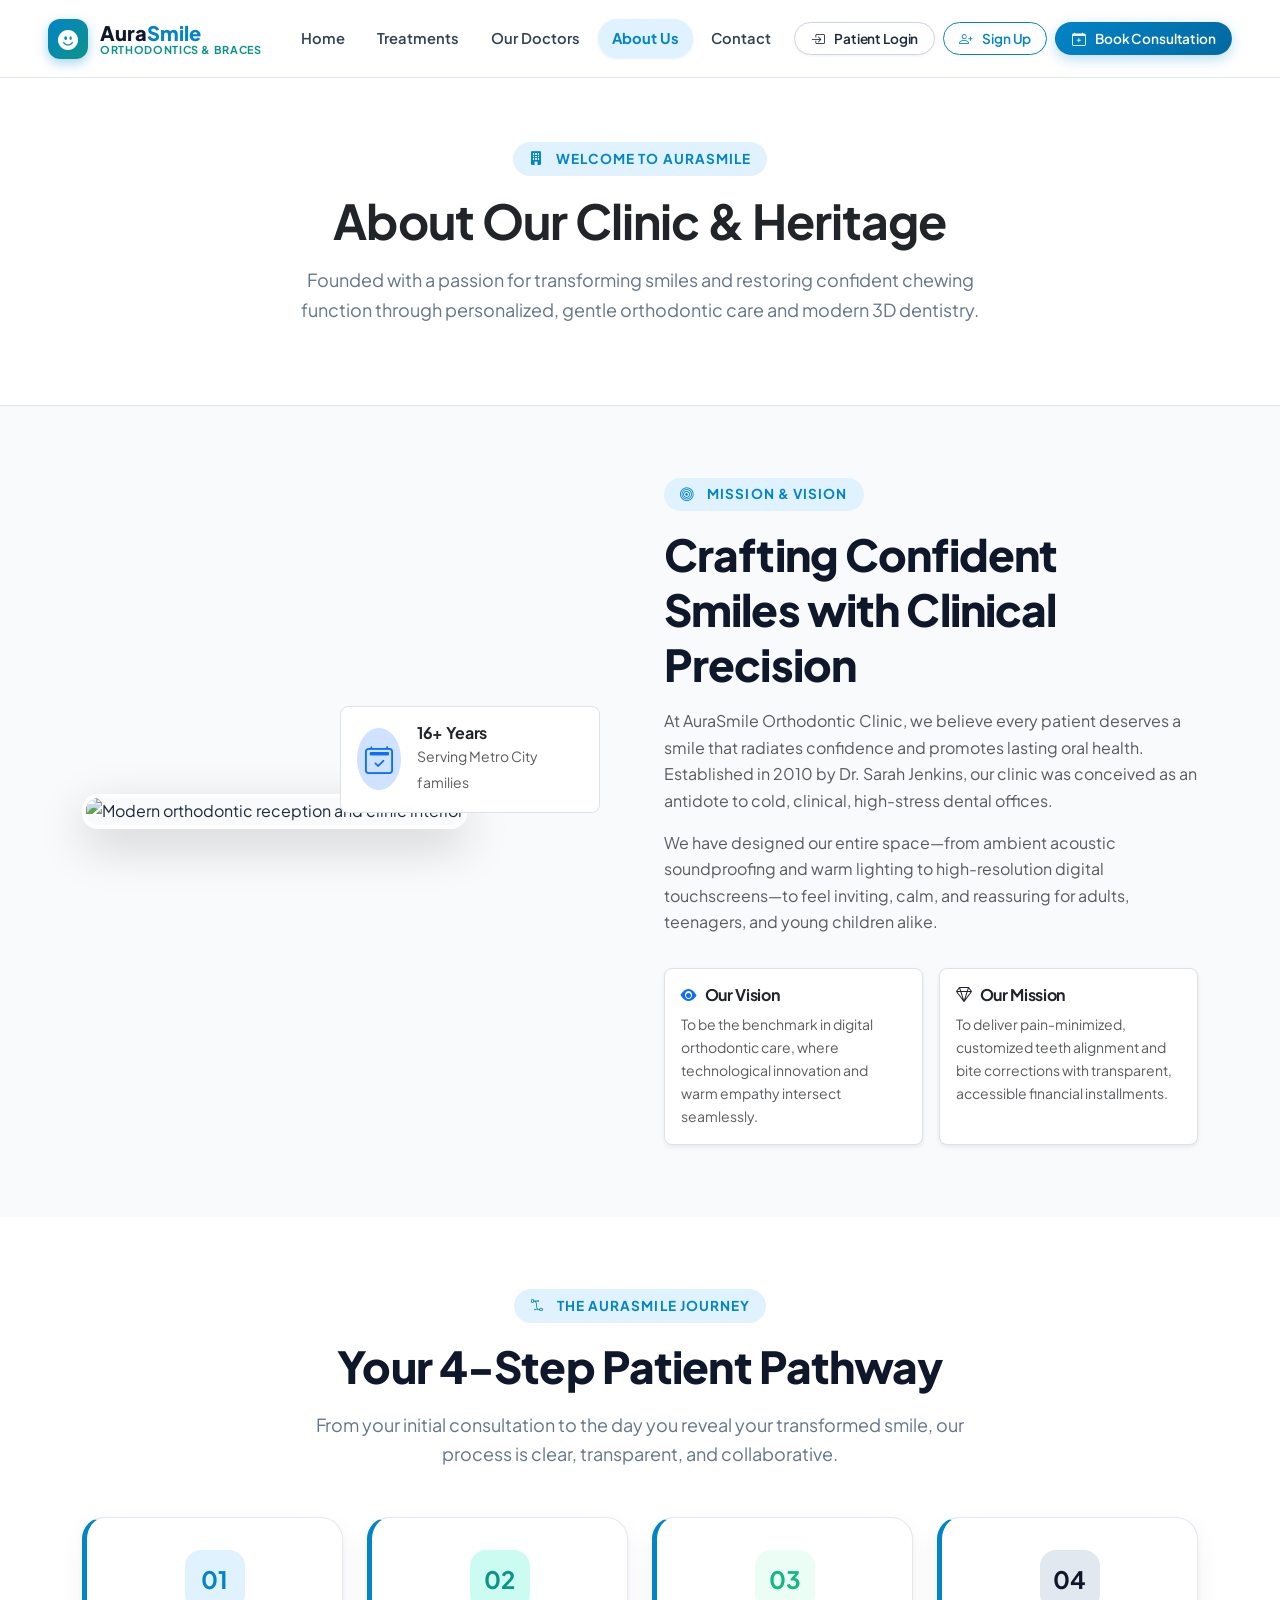
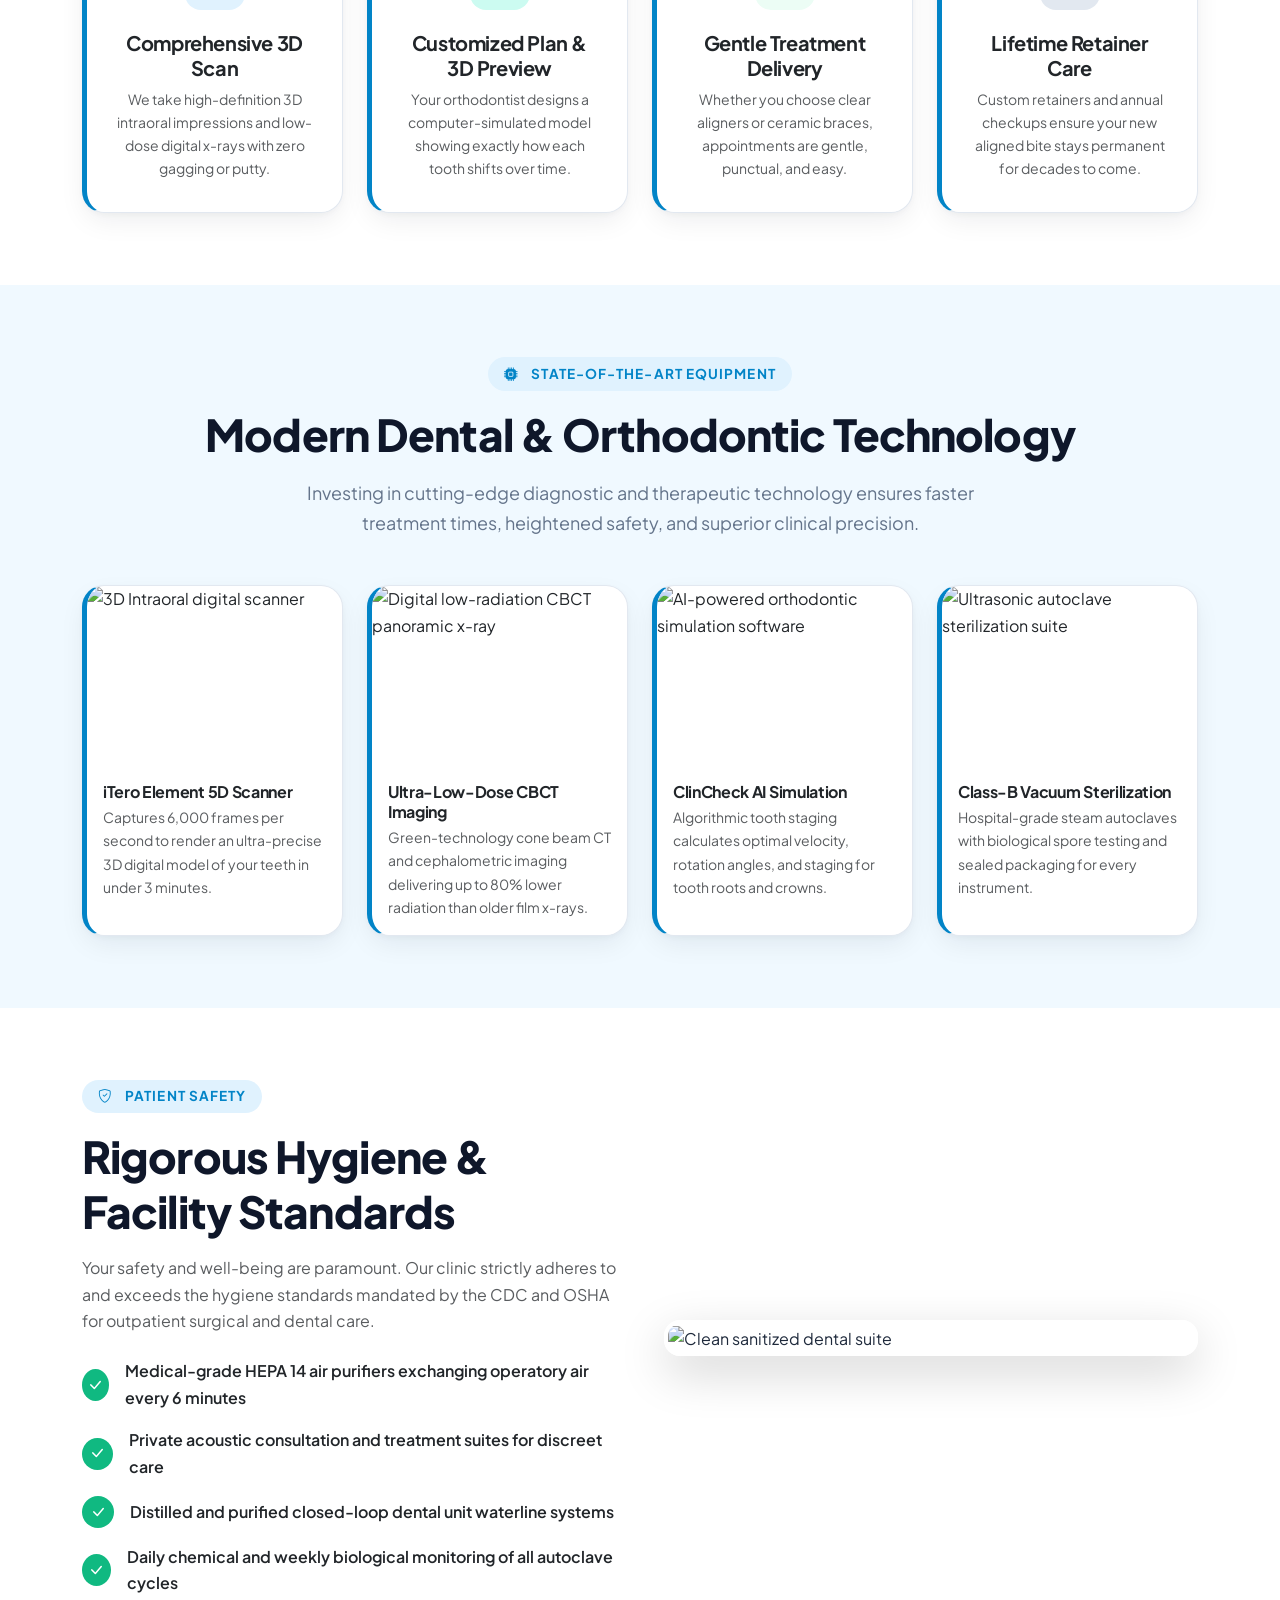
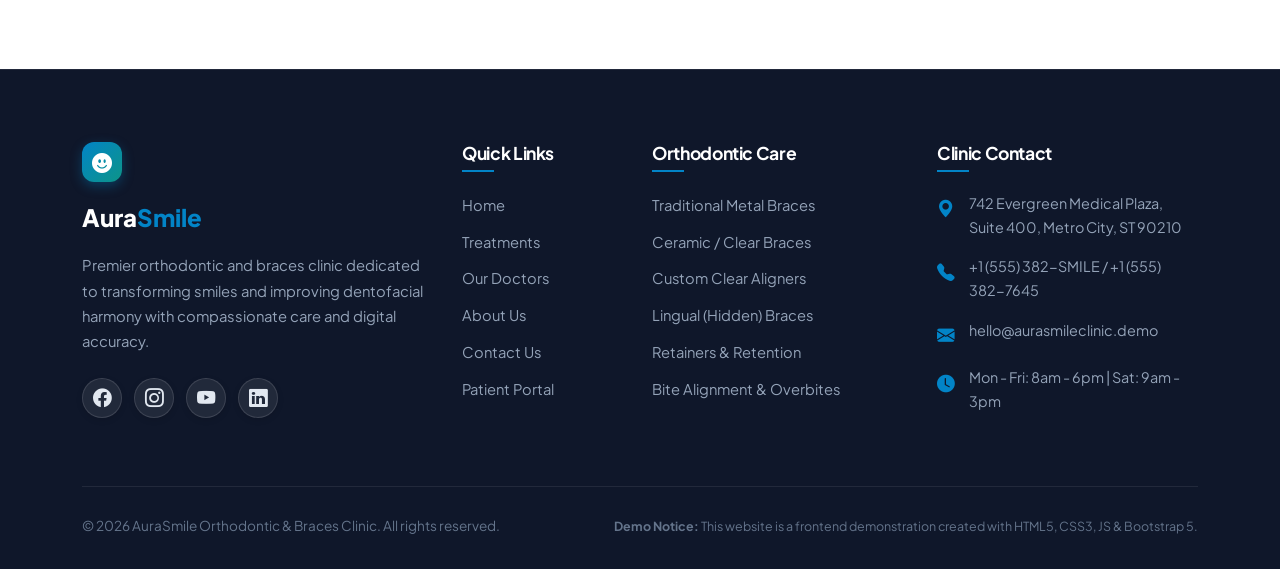
==== commit 405091be: "Update orthodontic clinic website UI" ====
--- a/about.html
+++ b/about.html
@@ -191,7 +191,7 @@
       <div class="row g-4">
         <!-- Tech 1 -->
         <div class="col-md-6 col-lg-3">
-          <div class="card h-100 border rounded-4 overflow-hidden shadow-sm bg-white">
+          <div class="card tech-card h-100 overflow-hidden bg-white">
             <img src="https://images.unsplash.com/photo-1516549655169-df83a0774514?auto=format&fit=crop&w=600&q=80" alt="3D Intraoral digital scanner" style="height: 180px; object-fit: cover;">
             <div class="card-body p-3">
               <h5 class="fw-bold fs-6 text-dark mb-1">iTero Element 5D Scanner</h5>
@@ -202,7 +202,7 @@
 
         <!-- Tech 2 -->
         <div class="col-md-6 col-lg-3">
-          <div class="card h-100 border rounded-4 overflow-hidden shadow-sm bg-white">
+          <div class="card tech-card h-100 overflow-hidden bg-white">
             <img src="https://images.unsplash.com/photo-1579684385127-1ef15d508118?auto=format&fit=crop&w=600&q=80" alt="Digital low-radiation CBCT panoramic x-ray" style="height: 180px; object-fit: cover;">
             <div class="card-body p-3">
               <h5 class="fw-bold fs-6 text-dark mb-1">Ultra-Low-Dose CBCT Imaging</h5>
@@ -213,7 +213,7 @@
 
         <!-- Tech 3 -->
         <div class="col-md-6 col-lg-3">
-          <div class="card h-100 border rounded-4 overflow-hidden shadow-sm bg-white">
+          <div class="card tech-card h-100 overflow-hidden bg-white">
             <img src="https://images.unsplash.com/photo-1588776814546-1ffcf47267a5?auto=format&fit=crop&w=600&q=80" alt="AI-powered orthodontic simulation software" style="height: 180px; object-fit: cover;">
             <div class="card-body p-3">
               <h5 class="fw-bold fs-6 text-dark mb-1">ClinCheck AI Simulation</h5>
@@ -224,7 +224,7 @@
 
         <!-- Tech 4 -->
         <div class="col-md-6 col-lg-3">
-          <div class="card h-100 border rounded-4 overflow-hidden shadow-sm bg-white">
+          <div class="card tech-card h-100 overflow-hidden bg-white">
             <img src="https://images.unsplash.com/photo-1606811841689-23dfddce3e95?auto=format&fit=crop&w=600&q=80" alt="Ultrasonic autoclave sterilization suite" style="height: 180px; object-fit: cover;">
             <div class="card-body p-3">
               <h5 class="fw-bold fs-6 text-dark mb-1">Class-B Vacuum Sterilization</h5>
--- a/css/style.css
+++ b/css/style.css
@@ -675,22 +675,26 @@
    ========================================================================== */
 .before-after-card {
   background: #ffffff;
-  border-radius: var(--radius-lg);
-  padding: 1.5rem;
-  box-shadow: var(--shadow-md);
-  border: 1px solid var(--border-color);
-  transition: var(--transition-normal);
+  border-radius: 22px;
+  padding: 1.35rem;
+  box-shadow: 0 10px 28px -4px rgba(15, 23, 42, 0.08), 0 2px 6px -1px rgba(15, 23, 42, 0.04);
+  border: 1px solid #e2e8f0;
+  border-left: 5px solid var(--primary-color);
+  transition: all 0.3s cubic-bezier(0.16, 1, 0.3, 1);
+  position: relative;
+  overflow: hidden;
 }
 
 .before-after-card:hover {
-  box-shadow: var(--shadow-lg);
-  transform: translateY(-4px);
+  box-shadow: 0 18px 40px -4px rgba(2, 132, 199, 0.18), 0 6px 14px -2px rgba(15, 23, 42, 0.06);
+  transform: translateY(-5px);
+  border-left-color: var(--primary-dark);
 }
 
 .ba-image-container {
   position: relative;
   overflow: hidden;
-  border-radius: var(--radius-md);
+  border-radius: 16px;
   height: 280px;
   background-color: #f1f5f9;
 }
@@ -755,16 +759,31 @@
   margin-top: 1.15rem;
 }
 
+.ba-info .badge {
+  font-size: 0.75rem;
+  font-weight: 700;
+  padding: 0.35rem 0.8rem;
+  border-radius: var(--radius-pill);
+  background-color: var(--primary-light) !important;
+  color: var(--primary-color) !important;
+  border: 1px solid rgba(2, 132, 199, 0.22) !important;
+  margin-bottom: 0.5rem;
+  letter-spacing: 0.02em;
+  display: inline-block;
+}
+
 .ba-case-title {
   font-size: 1.15rem;
   font-weight: 700;
   color: var(--navy-dark);
-  margin-bottom: 0.25rem;
+  margin-bottom: 0.35rem;
+  line-height: 1.35;
 }
 
 .ba-meta {
-  font-size: 0.85rem;
+  font-size: 0.825rem;
   color: var(--navy-muted);
+  font-weight: 500;
 }
 
 /* ==========================================================================
@@ -772,20 +791,21 @@
    ========================================================================== */
 .treatment-card {
   background: #ffffff;
-  border-radius: var(--radius-lg);
+  border-radius: 22px;
   overflow: hidden;
-  border: 1px solid var(--border-color);
-  box-shadow: var(--shadow-sm);
-  transition: var(--transition-normal);
+  border: 1px solid #e2e8f0;
+  border-left: 5px solid var(--primary-color);
+  box-shadow: 0 10px 28px -4px rgba(15, 23, 42, 0.08), 0 2px 6px -1px rgba(15, 23, 42, 0.04);
+  transition: all 0.3s cubic-bezier(0.16, 1, 0.3, 1);
   display: flex;
   flex-direction: column;
   height: 100%;
 }
 
 .treatment-card:hover {
-  transform: translateY(-6px);
-  box-shadow: var(--shadow-lg);
-  border-color: #bae6fd;
+  transform: translateY(-5px);
+  box-shadow: 0 18px 40px -4px rgba(2, 132, 199, 0.18), 0 6px 14px -2px rgba(15, 23, 42, 0.06);
+  border-left-color: var(--primary-dark);
 }
 
 .treatment-img-wrap {
@@ -908,20 +928,21 @@
    ========================================================================== */
 .doctor-card {
   background: #ffffff;
-  border-radius: var(--radius-lg);
+  border-radius: 22px;
   overflow: hidden;
-  border: 1px solid var(--border-color);
-  box-shadow: var(--shadow-sm);
-  transition: var(--transition-normal);
+  border: 1px solid #e2e8f0;
+  border-left: 5px solid var(--primary-color);
+  box-shadow: 0 10px 28px -4px rgba(15, 23, 42, 0.08), 0 2px 6px -1px rgba(15, 23, 42, 0.04);
+  transition: all 0.3s cubic-bezier(0.16, 1, 0.3, 1);
   height: 100%;
   display: flex;
   flex-direction: column;
 }
 
 .doctor-card:hover {
-  transform: translateY(-6px);
-  box-shadow: var(--shadow-lg);
-  border-color: #bae6fd;
+  transform: translateY(-5px);
+  box-shadow: 0 18px 40px -4px rgba(2, 132, 199, 0.18), 0 6px 14px -2px rgba(15, 23, 42, 0.06);
+  border-left-color: var(--primary-dark);
 }
 
 .doctor-img-wrap {
@@ -1021,18 +1042,37 @@
    ========================================================================== */
 .feature-box {
   background: #ffffff;
-  border-radius: var(--radius-lg);
+  border-radius: 22px;
   padding: 2rem 1.75rem;
-  border: 1px solid var(--border-color);
-  box-shadow: var(--shadow-sm);
-  transition: var(--transition-normal);
+  border: 1px solid #e2e8f0;
+  border-left: 5px solid var(--primary-color);
+  box-shadow: 0 10px 28px -4px rgba(15, 23, 42, 0.08), 0 2px 6px -1px rgba(15, 23, 42, 0.04);
+  transition: all 0.3s cubic-bezier(0.16, 1, 0.3, 1);
   height: 100%;
 }
 
 .feature-box:hover {
   transform: translateY(-5px);
-  box-shadow: var(--shadow-md);
-  border-color: #7dd3fc;
+  box-shadow: 0 18px 40px -4px rgba(2, 132, 199, 0.18), 0 6px 14px -2px rgba(15, 23, 42, 0.06);
+  border-left-color: var(--primary-dark);
+}
+
+.tech-card,
+.contact-info-card {
+  background: #ffffff;
+  border-radius: 22px !important;
+  overflow: hidden;
+  border: 1px solid #e2e8f0 !important;
+  border-left: 5px solid var(--primary-color) !important;
+  box-shadow: 0 10px 28px -4px rgba(15, 23, 42, 0.08), 0 2px 6px -1px rgba(15, 23, 42, 0.04) !important;
+  transition: all 0.3s cubic-bezier(0.16, 1, 0.3, 1);
+}
+
+.tech-card:hover,
+.contact-info-card:hover {
+  transform: translateY(-5px);
+  box-shadow: 0 18px 40px -4px rgba(2, 132, 199, 0.18) !important;
+  border-left-color: var(--primary-dark) !important;
 }
 
 .feature-icon-wrap {
@@ -1071,24 +1111,34 @@
    ========================================================================== */
 .testimonial-card {
   background: #ffffff;
-  border-radius: var(--radius-lg);
-  padding: 2rem;
-  border: 1px solid var(--border-color);
-  box-shadow: var(--shadow-sm);
+  border-radius: 22px;
+  padding: 2rem 1.85rem;
+  border: 1px solid #e2e8f0;
+  border-left: 5px solid var(--primary-color);
+  box-shadow: 0 8px 24px -4px rgba(15, 23, 42, 0.08);
   position: relative;
   height: 100%;
   display: flex;
   flex-direction: column;
+  transition: all 0.3s cubic-bezier(0.16, 1, 0.3, 1);
+}
+
+.testimonial-card:hover {
+  box-shadow: 0 16px 36px -4px rgba(2, 132, 199, 0.18);
+  transform: translateY(-5px);
+  border-left-color: var(--primary-dark);
 }
 
 .testimonial-stars {
   color: #f59e0b;
-  font-size: 0.95rem;
+  font-size: 1rem;
   margin-bottom: 1rem;
+  display: flex;
+  gap: 0.25rem;
 }
 
 .testimonial-quote {
-  font-size: 1rem;
+  font-size: 0.975rem;
   color: var(--navy-slate);
   font-style: italic;
   line-height: 1.65;
@@ -1100,6 +1150,9 @@
   display: flex;
   align-items: center;
   gap: 0.85rem;
+  padding-top: 1.25rem;
+  border-top: 1px solid #f1f5f9;
+  margin-top: auto;
 }
 
 .author-avatar {
